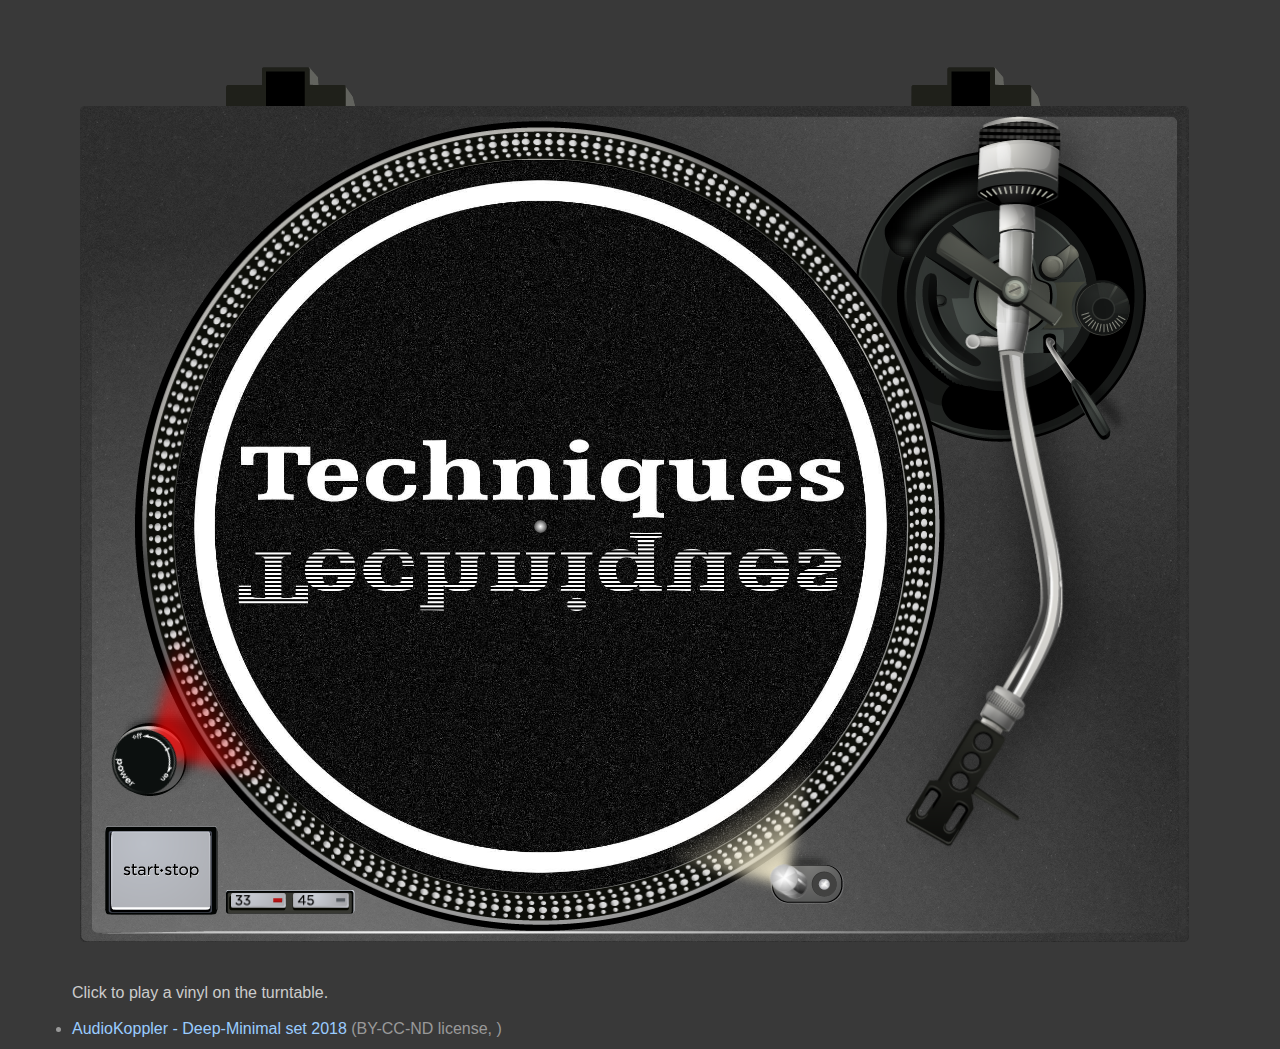
==== mk2_1200.html @ c05fa0f4 "Version 1.0" ====
<!DOCTYPE html>

<head>
  <meta charset="UTF-8" />
  <title>SoundManager 2: Turntable UI</title>
  <script type="text/javascript" src="soundmanager2.js"></script>
  <script src="turntable.js"></script>
  <script src="turntable-app.js"></script>
  <link rel="stylesheet" href="turntable.css" />
</head>

<body>

  <style>
    /* a bit of demo CSS - you don't need this. */

    body {
      font-family: helvetica, arial, verdana, sans-serif;
      font-size: 1rem;
      font-weight: lighter;
      color: #fff;
      background: #393939;
      -moz-osx-font-smoothing: grayscale;
      -webkit-font-smoothing: antialiased;
      /* general font niceness? */
      font-smoothing: antialiased;
      text-rendering: optimizeLegibility;
      color: #ccc;
    }

    h1,
    h2 {
      font-family: "Helvetica Neue", helvetica, arial, verdana, sans-serif;
      font-weight: 100;
    }

    /* skin the turntable body? see turntable.css for more. */
    .turntable .frame {
      background-color: #333;
      background-image: url("image/textures/textured_paper.png");
      /* scale for retina, etc. */
      background-size: 250px 250px;
      /* classic champagne-ish color? */
      /* background: #abacac; */
    }

    div.about {
      position: relative;
      z-index: 2;
      margin: 0px 0px -4% 5%;
      color: #fff;
    }

    div.about h1 {
      font-size: 3.275em;
      margin: 0px 0px 0.1em 0px;
    }

    div.about h2 {
      font-size: 2.5em;
      margin: 0.75em 0px 0.2em 0px;
    }

    div.about a {
      text-decoration: none;
      color: #fff;
    }

    div.about p {
      line-height: 1.5em;
      margin: 0px 0px 0.25em 0px;
    }

    div.about p:last-of-type {
      margin-bottom: 2em;
    }

    ul,
    .indent {
      padding-left: 4em;
    }

    ul {
      clear: both;
      margin-top: 0px;
      padding-top: 0px;
      margin-bottom: 0px;
      color: #999;
    }

    ul li {
      line-height: 1.4em;
    }

    ul li a {
      position: relative;
      padding: 0px 3px;
      margin: 0px -3px;
      text-decoration: none;
      display: inline-block;
      border-radius: 3px;
    }

    b {
      font-weight: 500;
    }

    code {
      font-family: "lucida console", "courier new", monaco, monospace;
      font-size: 1em;
      color: #99ff99;
    }

    div.about p a,
    ul li a {
      color: #99ccff;
    }

    div.about p a:hover,
    ul li a:hover {
      background-color: #000;
      color: #fff;
      outline: 1px solid rgba(255, 255, 255, 0.1);
    }
  </style>

  <div style="position:relative">

    <!-- start turntable: centered and scales up to a predetermined max-width (based on image size) -->

    <div style="position:relative;text-align:center">

      <!-- note: inline-block is just for centering -->

      <div id="turntable-large" class="turntable has-slipmat" style="display:inline-block">

        <div class="frame"></div>

        <div class="table-bg"></div>

        <!-- image that sets the base dimensions-->
        <img src="image/tt_case_and_lighting.png" alt="" class="stub" />

        <div class="bd">

          <div class="platter"></div>

          <div class="slipmat-holder">
            <div class="slipmat"></div>
          </div>

          <div class="record-holder">
            <div class="record"></div>
            <div class="record-grooves"></div>
            <div class="label"></div>
          </div>

          <div class="spindle"></div>
          <div class="power-light"></div>
          <a href="#" class="power-dial" data-method="powerToggle"></a>
          <a href="#" class="button start-stop" data-method="toggle"></a>
          <a href="#" class="button speed-33 on"></a>
          <a href="#" class="button speed-45"></a>
          <div class="light light-on"></div>
          <a href="#" class="button light"></a>
          <div class="tonearm-holder">
            <div class="tonearm"></div>
          </div>
        </div>

      </div>

    </div>

    <div>

      <!-- end turntable -->

      <p class="indent" style="margin-top:-3%">Click to play a vinyl on the turntable.</p>

      <ul>
        <li><a href="deep_minimal-tracktest_preview.mp3" data-turntable="turntable-large"
            data-artwork="image/vinyl.jpg"><b>AudioKoppler</b> - Deep-Minimal set 2018</a> (<span
            title="Published under a Creative Commons BY AudioKoppler">BY-CC-ND license</span>, <a href="#"></a>)</li>
      </ul>
---- turntable.css ----
/**
 * SoundManager 2: "Turntable UI" - CSS
 * Copyright (c) 2015, Scott Schiller. All rights reserved.
 * http://www.schillmania.com/projects/soundmanager2/
 * Code provided under BSD license.
 * http://schillmania.com/projects/soundmanager2/license.txt
 */

.turntable {
 position: relative;
}

.turntable,
.turntable img.stub {
 width: 100%;
 max-width: 1256px;
 /* optional: max-width: 628px; if you want nice retina-scale graphics at full-width. */
}

.turntable .table-bg {
 position: absolute;
 top: 0px;
 left: 0px;
 width: 100%;
 height: 100%;
 background: transparent url("image/tt_table.png") no-repeat 0px 0px;
 background-size: contain;
}

.turntable .frame,
.turntable .bd {
 position: absolute;
 top: 9.7%;
 left: 5.4936%;
 height: 82.25%;
 width: 88.15%;
 padding: 0.054936% 0px 0px 0.099%;
 border-radius: 5px;
 -webkit-background-clip: padding-box;
 background-clip: padding-box;
 overflow: hidden;
}

.turntable .frame {
 /* If you want to skin the turntable body with a texture etc., apply a background image and/or color here. */
 /*
 background: #cdcfc7;
 background: #a4a4a4;
 background: #262626;
 */
 background: #262626;
 /* rounding hacks */
 padding: 1px;
 margin-left: -1px;
}

.turntable .platter {
 position: absolute;
 top: 0.33%;
 left: 5.025%;
 width: 72.75%;
 height: 100%;
 background: transparent url("image/platter.png") no-repeat 50% 50%;
 background-size: contain;
 border-radius: 100%;
 overflow: hidden;
 }

.turntable .slipmat,
.turntable .record,
.turntable .record-grooves {
 position: absolute;
 top: 6.3%;
 left: 8.35%;
 width: 66.2%;
 height: 87.994%;
 border-radius: 100%;
 overflow: hidden;
}

.turntable .label {
 position: absolute;
 top: 37.25%;
 left: 31.45%;
 width: 20%;
 height: 26.5%;
 background: #fff;
 border-radius: 100%;
}

.turntable.has-artwork.hide-label-with-artwork .label {
 display: none;
}

.turntable .slipmat {
 background: transparent url("image/slipmat.jpg") no-repeat 50% 50%;
 background-size: contain;
}

.turntable.power-on.motor-on .platter,
.turntable.power-on.motor-on .spindle,
.turntable.power-on.motor-on .record-grooves,
.turntable.power-on.motor-on.has-artwork .record,
.turntable.power-on.motor-on .slipmat {
 -webkit-transition-property: -webkit-transform;
 -webkit-transform-origin: 50% 50%;
 transition-property: transform;
 transform-origin: 50% 50%;
 -webkit-animation: spin 2.33s linear infinite;
 animation: spin 2.33s linear infinite;
}

.turntable.power-on.motor-on .slipmat {
 -webkit-animation-duration: 1.75s;
 animation-duration: 1.75s;
}

.turntable .record-holder,
.turntable .slipmat-holder {
 position: absolute;
 top: 0px;
 left: 0px;
 width: 100%;
 height: 100%;
 /* hide by default */
 opacity: 0;
 /* lazy */
 -webkit-transition: all 0.35s;
 transition: all 0.35s;
 transform: scale3d(1.15,1.15,1.15);
 transform-origin: 42% 50%;
}

.turntable.has-record .record-holder,
.turntable.has-slipmat .slipmat-holder {
 opacity: 1;
 transform: scale3d(1,1,1);
 -webkit-filter: none;
 filter: none;
}

.turntable .record {
 background-color: #000;
 /* in the event artwork is applied, try to scale and center by default. */
 /* slightly oversize to fix possible rounding errors. */
 background-size: cover;
 background-position: 50% 50%;
 background-repeat: no-repeat;
}

.turntable .record-grooves {
 background: transparent url(image/record-grooves-1440x1440-white.png) no-repeat 50% 50%;
 background-size: contain;
 opacity: 0.15;
}

.turntable .spindle {
 position: absolute;
 left: 40.78%;
 top: 49.45%;
 width: 1.17%;
 height: 1.55%;
 background-color: rgba(0,0,0,0.65);
 border-radius: 100%;
 border: 1px solid rgba(0,0,0,0.15);
 background-image: -webkit-radial-gradient(center, ellipse cover, rgba(255,255,255,1) 0%,rgba(128,128,128,0) 100%); /* Chrome10+,Safari5.1+ */
 background-image: -ms-radial-gradient(center, ellipse cover, rgba(255,255,255,1) 0%,rgba(128,128,128,0) 100%); /* IE10+ */
 background-image: radial-gradient(ellipse at center, rgba(255,255,255,1) 0%,rgba(128,128,128,0) 100%); /* W3C */
 /* fix border bleed */
 -webkit-background-clip: padding-box;
 background-clip: padding-box;
}

.turntable .tonearm-holder,
.turntable .tonearm {
 -webkit-transform-origin: 54% 27%;
 transform-origin: 54% 27%;
}

.turntable .tonearm-holder {
 position: absolute;
 right: 0px;
 top: 0px;
 margin-top: -4%;
 margin-right: 2.75%;
 width: 28.55%;
 height: 99.75%;
}

.turntable .tonearm {
 position: absolute;
 right: 0px;
 top: 0px;
 width: 100%;
 height: 100%;
 background: transparent url("image/tt_arm.png") no-repeat 0px 0px;
 background-size: contain;
 -webkit-transition: -webkit-transform 0.1s;
 transition: transform 0.1s;
}

.turntable.motor-on.has-record .tonearm-holder {
 -webkit-animation: wobble 1s ease-in-out alternate infinite;
 animation: wobble 1s ease-in-out alternate infinite;
}

.turntable .button:active {
 transform-origin: 50% 50%;
 transform: scale(0.975);
 opacity: 0.9;
}

.turntable .start-stop {
 position: absolute;
 top: 85.85%;
 left: 2%;
 width: 10.58983%;
 height: 10.65%;
 background: transparent url("image/tt_startstop.png") no-repeat 0px 0px;
 background-size: contain;
 margin: 0.175% 0px 0px -0.175%;
 border-radius: 5px;
}

.turntable .power-light {
 position: absolute;
 bottom: 18.5%;
 left: 5.75%;
 width: 15.95%;
 height: 17.9%;
 background: transparent url("image/power-light.png") no-repeat 0px 0px;
 background-size: contain;
 -webkit-transform: rotate(12.5deg);
 transform: rotate(12.5deg);
 -webkit-transform-origin: 50% 50%;
 transform-origin: 50% 50%;
 -webkit-transition: opacity 0.25s;
 transition: opacity 0.25s;
 opacity: 0;
}

.turntable.power-on .power-light {
 opacity: 1;
}

.turntable.power-on.motor-on .power-light {
 -webkit-animation: flicker 0.08s linear infinite;
 animation: flicker 0.08s linear infinite;
}

.turntable .power-dial {
 position: absolute;
 bottom: 17.5%;
 left: 2.75%;
 width: 5.95%;
 height: 7.9%;
 -webkit-transform: rotate(0deg);
 -webkit-transform-origin: 50% 50%;
 -webkit-transition: transform 0.2s ease-out;
 transform: rotate(0deg);
 transform-origin: 50% 50%;
 -webkit-transition: -webkit-transform 0.2s ease-out;
 transition: transform 0.2s ease-out;
 background: transparent url("image/tt_powerdial.png") no-repeat 0px 0px;
 background-size: contain;
}

.turntable.power-on .power-dial {
 -webkit-transform: rotate(22.5deg);
 transform: rotate(22.5deg);
}

.turntable .speed-33 {
 position: absolute;
 bottom: 4%;
 left: 13.4%;
 width: 5.12%;
 height: 1.85%;
 background: transparent url("image/tt_33.png") no-repeat 0px 0px;
 background-size: contain;
}

.turntable.power-on .speed-33.on {
 background-image: url("image/tt_33_on.png");
}

.turntable .speed-45 {
 position: absolute;
 bottom: 4%;
 left: 19.05%;
 width: 5.12%;
 height: 1.85%;
 background: transparent url("image/tt_45.png") no-repeat 0px 0px;
 background-size: contain;
}

.turntable.power-on .speed-45.on {
 background-image: url("image/tt_45_on.png");
}

.turntable .light {
 position: absolute;
 bottom: 2%;
 left: 48.25%;
 width: 21.7%;
 height: 24.9%;
 background: transparent url("image/tt_lightoff.png") no-repeat 0px 0px;
 background-size: contain;
}

.turntable .light-on {
 position: absolute;
 bottom: 3.15%;
 left: 52.25%;
 width: 18.7%;
 height: 19.9%;
 background: transparent url("image/tt_lighton.png") no-repeat 0px 0px;
 background-size: contain;
 transform: rotate(12deg);
 opacity: 0;
 -webkit-transition: opacity 0.2s;
 transition: opacity 0.2s;
}

.turntable.power-on .light-on {
 opacity: 1;
}

@-webkit-keyframes flicker {
 from { opacity: 0.85; }
 to { opacity: 1; }
}

@keyframes flicker {
 from { opacity: 0.85; }
 to { opacity: 1; }
}

@-webkit-keyframes spin {
 from { -webkit-transform: rotate(180deg); }
 to { -webkit-transform: rotate(540deg); }
}

@keyframes spin {
 from { transform: rotate(180deg); }
 to { transform: rotate(540deg); }
}

@-webkit-keyframes wobble {
 from { -webkit-transform: rotate(0deg); }
 to { -webkit-transform: rotate(0.33deg); }
}

@keyframes wobble {
 from { transform: rotate(0deg); }
 to { transform: rotate(0.33deg); }
}
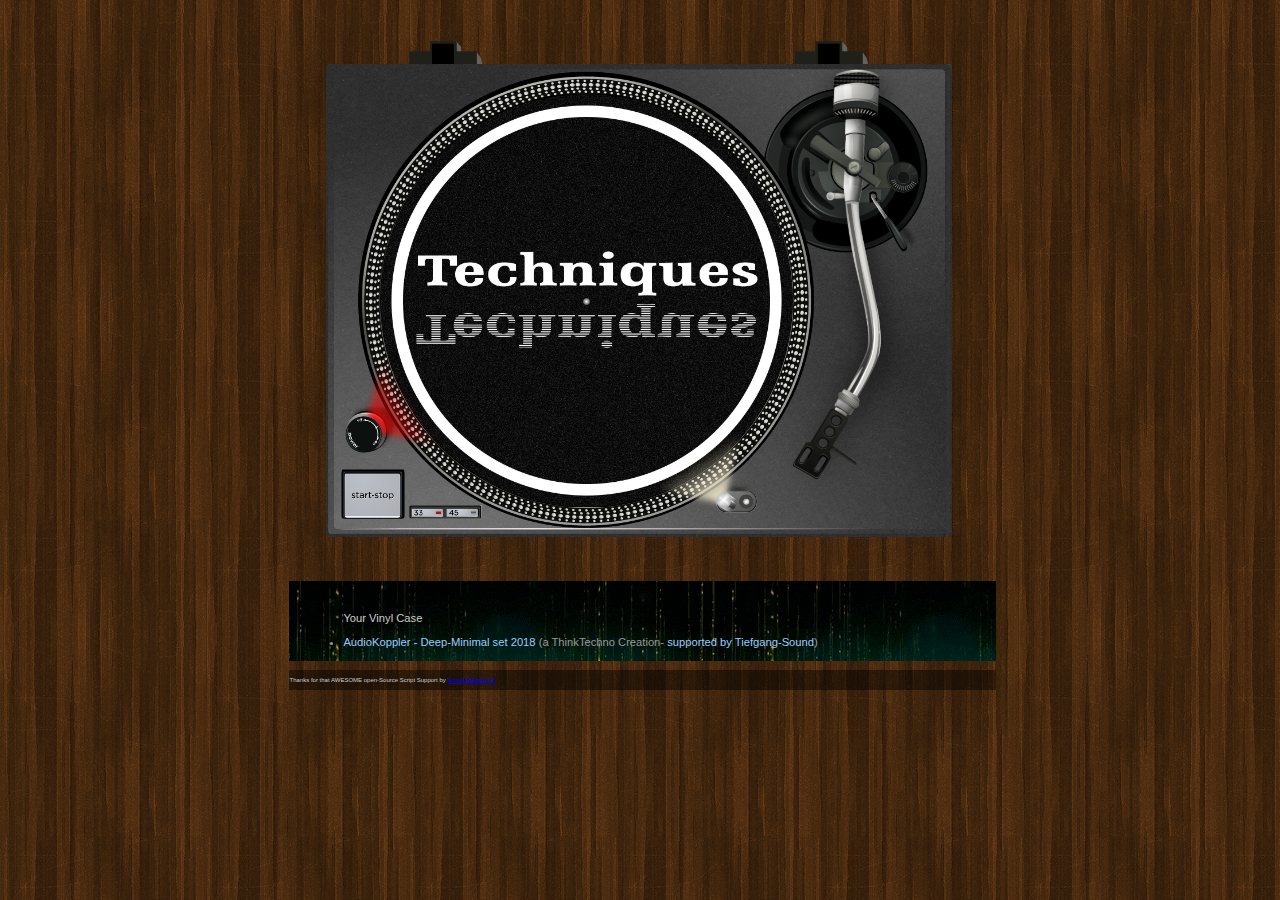
==== commit f9f33f81: "Arrangement and textures updated [V1.1]" ====
--- a/mk2_1200.html
+++ b/mk2_1200.html
@@ -2,7 +2,7 @@
 
 <head>
   <meta charset="UTF-8" />
-  <title>SoundManager 2: Turntable UI</title>
+  <title>AudioKoppler MK2 Vinyl-Player</title>
   <script type="text/javascript" src="soundmanager2.js"></script>
   <script src="turntable.js"></script>
   <script src="turntable-app.js"></script>
@@ -19,11 +19,11 @@
       font-size: 1rem;
       font-weight: lighter;
       color: #fff;
-      background: #393939;
+      background: url("image/textures/wood_pattern_dark_color.png");
       -moz-osx-font-smoothing: grayscale;
       -webkit-font-smoothing: antialiased;
       /* general font niceness? */
-      font-smoothing: antialiased;
+      /*       font-smoothing: antialiased; */
       text-rendering: optimizeLegibility;
       color: #ccc;
     }
@@ -123,63 +123,79 @@
       outline: 1px solid rgba(255, 255, 255, 0.1);
     }
   </style>
-
-  <div style="position:relative">
-
-    <!-- start turntable: centered and scales up to a predetermined max-width (based on image size) -->
-
-    <div style="position:relative;text-align:center">
-
-      <!-- note: inline-block is just for centering -->
-
-      <div id="turntable-large" class="turntable has-slipmat" style="display:inline-block">
-
-        <div class="frame"></div>
-
-        <div class="table-bg"></div>
-
-        <!-- image that sets the base dimensions-->
-        <img src="image/tt_case_and_lighting.png" alt="" class="stub" />
-
-        <div class="bd">
-
-          <div class="platter"></div>
-
-          <div class="slipmat-holder">
-            <div class="slipmat"></div>
+  <div class="mkTable">
+    <div class="mkDiv">
+
+      <div style="position:relative">
+
+        <!-- start turntable: centered and scales up to a predetermined max-width (based on image size) -->
+
+        <div style="position:relative;text-align:center">
+
+          <!-- note: inline-block is just for centering -->
+
+          <div id="turntable-large" class="turntable has-slipmat" style="display:inline-block">
+
+            <div class="frame"></div>
+
+            <div class="table-bg"></div>
+
+            <!-- image that sets the base dimensions-->
+            <img src="image/tt_case_and_lighting.png" alt="" class="stub" />
+
+            <div class="bd">
+
+              <div class="platter"></div>
+
+              <div class="slipmat-holder">
+                <div class="slipmat"></div>
+              </div>
+
+              <div class="record-holder">
+                <div class="record"></div>
+                <div class="record-grooves"></div>
+                <div class="label"></div>
+              </div>
+
+              <div class="spindle"></div>
+              <div class="power-light"></div>
+              <a href="#" class="power-dial" data-method="powerToggle"></a>
+              <a href="#" class="button start-stop" data-method="toggle"></a>
+              <a href="#" class="button speed-33 on"></a>
+              <a href="#" class="button speed-45"></a>
+              <div class="light light-on"></div>
+              <a href="#" class="button light"></a>
+              <div class="tonearm-holder">
+                <div class="tonearm"></div>
+              </div>
+            </div>
+
           </div>
 
-          <div class="record-holder">
-            <div class="record"></div>
-            <div class="record-grooves"></div>
-            <div class="label"></div>
-          </div>
-
-          <div class="spindle"></div>
-          <div class="power-light"></div>
-          <a href="#" class="power-dial" data-method="powerToggle"></a>
-          <a href="#" class="button start-stop" data-method="toggle"></a>
-          <a href="#" class="button speed-33 on"></a>
-          <a href="#" class="button speed-45"></a>
-          <div class="light light-on"></div>
-          <a href="#" class="button light"></a>
-          <div class="tonearm-holder">
-            <div class="tonearm"></div>
-          </div>
         </div>
 
+        <div>
+
+          <!-- end turntable -->
+
+
+        </div> <!-- End mkDiv -->
+        <div class="mkCase">
+
+
+          <p class="indent" style="margin-top:3%">Your Vinyl Case</p>
+
+          <ul>
+            <li><a href="deep_minimal-tracktest_preview.mp3" data-turntable="turntable-large"
+                data-artwork="image/vinyl.jpg"><b>AudioKoppler</b> - Deep-Minimal set 2018</a> (<span
+                title="Published under a Creative Commons BY AudioKoppler">a ThinkTechno Creation</span>- <a
+                href="#">supported by Tiefgang-Sound</a>)
+            </li>
+          </ul>
+        </div>
+
       </div>
-
-    </div>
-
-    <div>
-
-      <!-- end turntable -->
-
-      <p class="indent" style="margin-top:-3%">Click to play a vinyl on the turntable.</p>
-
-      <ul>
-        <li><a href="deep_minimal-tracktest_preview.mp3" data-turntable="turntable-large"
-            data-artwork="image/vinyl.jpg"><b>AudioKoppler</b> - Deep-Minimal set 2018</a> (<span
-            title="Published under a Creative Commons BY AudioKoppler">BY-CC-ND license</span>, <a href="#"></a>)</li>
-      </ul>+      <footer>
+        <p>Thanks for that AWESOME open-Source Script Support by <a href="http://">Sound Manager 2</a></p>
+      </footer>
+</body>--- a/turntable.css
+++ b/turntable.css
@@ -7,94 +7,94 @@
  */
 
 .turntable {
- position: relative;
+    position: relative;
 }
 
 .turntable,
 .turntable img.stub {
- width: 100%;
- max-width: 1256px;
- /* optional: max-width: 628px; if you want nice retina-scale graphics at full-width. */
+    width: 100%;
+    max-width: 1256px;
+    /* optional: max-width: 628px; if you want nice retina-scale graphics at full-width. */
 }
 
 .turntable .table-bg {
- position: absolute;
- top: 0px;
- left: 0px;
- width: 100%;
- height: 100%;
- background: transparent url("image/tt_table.png") no-repeat 0px 0px;
- background-size: contain;
+    position: absolute;
+    top: 0px;
+    left: 0px;
+    width: 100%;
+    height: 100%;
+    background: transparent url("image/tt_table.png") no-repeat 0px 0px;
+    background-size: contain;
 }
 
 .turntable .frame,
 .turntable .bd {
- position: absolute;
- top: 9.7%;
- left: 5.4936%;
- height: 82.25%;
- width: 88.15%;
- padding: 0.054936% 0px 0px 0.099%;
- border-radius: 5px;
- -webkit-background-clip: padding-box;
- background-clip: padding-box;
- overflow: hidden;
+    position: absolute;
+    top: 9.7%;
+    left: 5.4936%;
+    height: 82.25%;
+    width: 88.15%;
+    padding: 0.054936% 0px 0px 0.099%;
+    border-radius: 5px;
+    -webkit-background-clip: padding-box;
+    background-clip: padding-box;
+    overflow: hidden;
 }
 
 .turntable .frame {
- /* If you want to skin the turntable body with a texture etc., apply a background image and/or color here. */
- /*
+    /* If you want to skin the turntable body with a texture etc., apply a background image and/or color here. */
+    /*
  background: #cdcfc7;
  background: #a4a4a4;
  background: #262626;
  */
- background: #262626;
- /* rounding hacks */
- padding: 1px;
- margin-left: -1px;
+    background: #262626;
+    /* rounding hacks */
+    padding: 1px;
+    margin-left: -1px;
 }
 
 .turntable .platter {
- position: absolute;
- top: 0.33%;
- left: 5.025%;
- width: 72.75%;
- height: 100%;
- background: transparent url("image/platter.png") no-repeat 50% 50%;
- background-size: contain;
- border-radius: 100%;
- overflow: hidden;
- }
+    position: absolute;
+    top: 0.33%;
+    left: 5.025%;
+    width: 72.75%;
+    height: 100%;
+    background: transparent url("image/platter.png") no-repeat 50% 50%;
+    background-size: contain;
+    border-radius: 100%;
+    overflow: hidden;
+}
 
 .turntable .slipmat,
 .turntable .record,
 .turntable .record-grooves {
- position: absolute;
- top: 6.3%;
- left: 8.35%;
- width: 66.2%;
- height: 87.994%;
- border-radius: 100%;
- overflow: hidden;
+    position: absolute;
+    top: 6.3%;
+    left: 8.35%;
+    width: 66.2%;
+    height: 87.994%;
+    border-radius: 100%;
+    overflow: hidden;
 }
 
 .turntable .label {
- position: absolute;
- top: 37.25%;
- left: 31.45%;
- width: 20%;
- height: 26.5%;
- background: #fff;
- border-radius: 100%;
+    position: absolute;
+    top: 37.25%;
+    left: 31.45%;
+    width: 20%;
+    height: 26.5%;
+    background: #fff;
+    border-radius: 100%;
 }
 
 .turntable.has-artwork.hide-label-with-artwork .label {
- display: none;
+    display: none;
 }
 
 .turntable .slipmat {
- background: transparent url("image/slipmat.jpg") no-repeat 50% 50%;
- background-size: contain;
+    background: transparent url("image/slipmat.jpg") no-repeat 50% 50%;
+    background-size: contain;
 }
 
 .turntable.power-on.motor-on .platter,
@@ -102,256 +102,320 @@
 .turntable.power-on.motor-on .record-grooves,
 .turntable.power-on.motor-on.has-artwork .record,
 .turntable.power-on.motor-on .slipmat {
- -webkit-transition-property: -webkit-transform;
- -webkit-transform-origin: 50% 50%;
- transition-property: transform;
- transform-origin: 50% 50%;
- -webkit-animation: spin 2.33s linear infinite;
- animation: spin 2.33s linear infinite;
+    -webkit-transition-property: -webkit-transform;
+    -webkit-transform-origin: 50% 50%;
+    transition-property: transform;
+    transform-origin: 50% 50%;
+    -webkit-animation: spin 2.33s linear infinite;
+    animation: spin 2.33s linear infinite;
 }
 
 .turntable.power-on.motor-on .slipmat {
- -webkit-animation-duration: 1.75s;
- animation-duration: 1.75s;
+    -webkit-animation-duration: 1.75s;
+    animation-duration: 1.75s;
 }
 
 .turntable .record-holder,
 .turntable .slipmat-holder {
- position: absolute;
- top: 0px;
- left: 0px;
- width: 100%;
- height: 100%;
- /* hide by default */
- opacity: 0;
- /* lazy */
- -webkit-transition: all 0.35s;
- transition: all 0.35s;
- transform: scale3d(1.15,1.15,1.15);
- transform-origin: 42% 50%;
+    position: absolute;
+    top: 0px;
+    left: 0px;
+    width: 100%;
+    height: 100%;
+    /* hide by default */
+    opacity: 0;
+    /* lazy */
+    -webkit-transition: all 0.35s;
+    transition: all 0.35s;
+    transform: scale3d(1.15, 1.15, 1.15);
+    transform-origin: 42% 50%;
 }
 
 .turntable.has-record .record-holder,
 .turntable.has-slipmat .slipmat-holder {
- opacity: 1;
- transform: scale3d(1,1,1);
- -webkit-filter: none;
- filter: none;
+    opacity: 1;
+    transform: scale3d(1, 1, 1);
+    -webkit-filter: none;
+    filter: none;
 }
 
 .turntable .record {
- background-color: #000;
- /* in the event artwork is applied, try to scale and center by default. */
- /* slightly oversize to fix possible rounding errors. */
- background-size: cover;
- background-position: 50% 50%;
- background-repeat: no-repeat;
+    background-color: #000;
+    /* in the event artwork is applied, try to scale and center by default. */
+    /* slightly oversize to fix possible rounding errors. */
+    background-size: cover;
+    background-position: 50% 50%;
+    background-repeat: no-repeat;
 }
 
 .turntable .record-grooves {
- background: transparent url(image/record-grooves-1440x1440-white.png) no-repeat 50% 50%;
- background-size: contain;
- opacity: 0.15;
+    background: transparent url(image/record-grooves-1440x1440-white.png) no-repeat 50% 50%;
+    background-size: contain;
+    opacity: 0.15;
 }
 
 .turntable .spindle {
- position: absolute;
- left: 40.78%;
- top: 49.45%;
- width: 1.17%;
- height: 1.55%;
- background-color: rgba(0,0,0,0.65);
- border-radius: 100%;
- border: 1px solid rgba(0,0,0,0.15);
- background-image: -webkit-radial-gradient(center, ellipse cover, rgba(255,255,255,1) 0%,rgba(128,128,128,0) 100%); /* Chrome10+,Safari5.1+ */
- background-image: -ms-radial-gradient(center, ellipse cover, rgba(255,255,255,1) 0%,rgba(128,128,128,0) 100%); /* IE10+ */
- background-image: radial-gradient(ellipse at center, rgba(255,255,255,1) 0%,rgba(128,128,128,0) 100%); /* W3C */
- /* fix border bleed */
- -webkit-background-clip: padding-box;
- background-clip: padding-box;
+    position: absolute;
+    left: 40.78%;
+    top: 49.45%;
+    width: 1.17%;
+    height: 1.55%;
+    background-color: rgba(0, 0, 0, 0.65);
+    border-radius: 100%;
+    border: 1px solid rgba(0, 0, 0, 0.15);
+    background-image: -webkit-radial-gradient(center, ellipse cover, rgba(255, 255, 255, 1) 0%, rgba(128, 128, 128, 0) 100%);
+    /* Chrome10+,Safari5.1+ */
+    background-image: -ms-radial-gradient(center, ellipse cover, rgba(255, 255, 255, 1) 0%, rgba(128, 128, 128, 0) 100%);
+    /* IE10+ */
+    background-image: radial-gradient(ellipse at center, rgba(255, 255, 255, 1) 0%, rgba(128, 128, 128, 0) 100%);
+    /* W3C */
+    /* fix border bleed */
+    -webkit-background-clip: padding-box;
+    background-clip: padding-box;
 }
 
 .turntable .tonearm-holder,
 .turntable .tonearm {
- -webkit-transform-origin: 54% 27%;
- transform-origin: 54% 27%;
+    -webkit-transform-origin: 54% 27%;
+    transform-origin: 54% 27%;
 }
 
 .turntable .tonearm-holder {
- position: absolute;
- right: 0px;
- top: 0px;
- margin-top: -4%;
- margin-right: 2.75%;
- width: 28.55%;
- height: 99.75%;
+    position: absolute;
+    right: 0px;
+    top: 0px;
+    margin-top: -4%;
+    margin-right: 2.75%;
+    width: 28.55%;
+    height: 99.75%;
 }
 
 .turntable .tonearm {
- position: absolute;
- right: 0px;
- top: 0px;
- width: 100%;
- height: 100%;
- background: transparent url("image/tt_arm.png") no-repeat 0px 0px;
- background-size: contain;
- -webkit-transition: -webkit-transform 0.1s;
- transition: transform 0.1s;
+    position: absolute;
+    right: 0px;
+    top: 0px;
+    width: 100%;
+    height: 100%;
+    background: transparent url("image/tt_arm.png") no-repeat 0px 0px;
+    background-size: contain;
+    -webkit-transition: -webkit-transform 0.1s;
+    transition: transform 0.1s;
 }
 
 .turntable.motor-on.has-record .tonearm-holder {
- -webkit-animation: wobble 1s ease-in-out alternate infinite;
- animation: wobble 1s ease-in-out alternate infinite;
+    -webkit-animation: wobble 1s ease-in-out alternate infinite;
+    animation: wobble 1s ease-in-out alternate infinite;
 }
 
 .turntable .button:active {
- transform-origin: 50% 50%;
- transform: scale(0.975);
- opacity: 0.9;
+    transform-origin: 50% 50%;
+    transform: scale(0.975);
+    opacity: 0.9;
 }
 
 .turntable .start-stop {
- position: absolute;
- top: 85.85%;
- left: 2%;
- width: 10.58983%;
- height: 10.65%;
- background: transparent url("image/tt_startstop.png") no-repeat 0px 0px;
- background-size: contain;
- margin: 0.175% 0px 0px -0.175%;
- border-radius: 5px;
+    position: absolute;
+    top: 85.85%;
+    left: 2%;
+    width: 10.58983%;
+    height: 10.65%;
+    background: transparent url("image/tt_startstop.png") no-repeat 0px 0px;
+    background-size: contain;
+    margin: 0.175% 0px 0px -0.175%;
+    border-radius: 5px;
 }
 
 .turntable .power-light {
- position: absolute;
- bottom: 18.5%;
- left: 5.75%;
- width: 15.95%;
- height: 17.9%;
- background: transparent url("image/power-light.png") no-repeat 0px 0px;
- background-size: contain;
- -webkit-transform: rotate(12.5deg);
- transform: rotate(12.5deg);
- -webkit-transform-origin: 50% 50%;
- transform-origin: 50% 50%;
- -webkit-transition: opacity 0.25s;
- transition: opacity 0.25s;
- opacity: 0;
+    position: absolute;
+    bottom: 18.5%;
+    left: 5.75%;
+    width: 15.95%;
+    height: 17.9%;
+    background: transparent url("image/power-light.png") no-repeat 0px 0px;
+    background-size: contain;
+    -webkit-transform: rotate(12.5deg);
+    transform: rotate(12.5deg);
+    -webkit-transform-origin: 50% 50%;
+    transform-origin: 50% 50%;
+    -webkit-transition: opacity 0.25s;
+    transition: opacity 0.25s;
+    opacity: 0;
 }
 
 .turntable.power-on .power-light {
- opacity: 1;
+    opacity: 1;
 }
 
 .turntable.power-on.motor-on .power-light {
- -webkit-animation: flicker 0.08s linear infinite;
- animation: flicker 0.08s linear infinite;
+    -webkit-animation: flicker 0.08s linear infinite;
+    animation: flicker 0.08s linear infinite;
 }
 
 .turntable .power-dial {
- position: absolute;
- bottom: 17.5%;
- left: 2.75%;
- width: 5.95%;
- height: 7.9%;
- -webkit-transform: rotate(0deg);
- -webkit-transform-origin: 50% 50%;
- -webkit-transition: transform 0.2s ease-out;
- transform: rotate(0deg);
- transform-origin: 50% 50%;
- -webkit-transition: -webkit-transform 0.2s ease-out;
- transition: transform 0.2s ease-out;
- background: transparent url("image/tt_powerdial.png") no-repeat 0px 0px;
- background-size: contain;
+    position: absolute;
+    bottom: 17.5%;
+    left: 2.75%;
+    width: 5.95%;
+    height: 7.9%;
+    -webkit-transform: rotate(0deg);
+    -webkit-transform-origin: 50% 50%;
+    -webkit-transition: transform 0.2s ease-out;
+    transform: rotate(0deg);
+    transform-origin: 50% 50%;
+    -webkit-transition: -webkit-transform 0.2s ease-out;
+    transition: transform 0.2s ease-out;
+    background: transparent url("image/tt_powerdial.png") no-repeat 0px 0px;
+    background-size: contain;
 }
 
 .turntable.power-on .power-dial {
- -webkit-transform: rotate(22.5deg);
- transform: rotate(22.5deg);
+    -webkit-transform: rotate(22.5deg);
+    transform: rotate(22.5deg);
 }
 
 .turntable .speed-33 {
- position: absolute;
- bottom: 4%;
- left: 13.4%;
- width: 5.12%;
- height: 1.85%;
- background: transparent url("image/tt_33.png") no-repeat 0px 0px;
- background-size: contain;
+    position: absolute;
+    bottom: 4%;
+    left: 13.4%;
+    width: 5.12%;
+    height: 1.85%;
+    background: transparent url("image/tt_33.png") no-repeat 0px 0px;
+    background-size: contain;
 }
 
 .turntable.power-on .speed-33.on {
- background-image: url("image/tt_33_on.png");
+    background-image: url("image/tt_33_on.png");
 }
 
 .turntable .speed-45 {
- position: absolute;
- bottom: 4%;
- left: 19.05%;
- width: 5.12%;
- height: 1.85%;
- background: transparent url("image/tt_45.png") no-repeat 0px 0px;
- background-size: contain;
+    position: absolute;
+    bottom: 4%;
+    left: 19.05%;
+    width: 5.12%;
+    height: 1.85%;
+    background: transparent url("image/tt_45.png") no-repeat 0px 0px;
+    background-size: contain;
 }
 
 .turntable.power-on .speed-45.on {
- background-image: url("image/tt_45_on.png");
+    background-image: url("image/tt_45_on.png");
 }
 
 .turntable .light {
- position: absolute;
- bottom: 2%;
- left: 48.25%;
- width: 21.7%;
- height: 24.9%;
- background: transparent url("image/tt_lightoff.png") no-repeat 0px 0px;
- background-size: contain;
+    position: absolute;
+    bottom: 2%;
+    left: 48.25%;
+    width: 21.7%;
+    height: 24.9%;
+    background: transparent url("image/tt_lightoff.png") no-repeat 0px 0px;
+    background-size: contain;
 }
 
 .turntable .light-on {
- position: absolute;
- bottom: 3.15%;
- left: 52.25%;
- width: 18.7%;
- height: 19.9%;
- background: transparent url("image/tt_lighton.png") no-repeat 0px 0px;
- background-size: contain;
- transform: rotate(12deg);
- opacity: 0;
- -webkit-transition: opacity 0.2s;
- transition: opacity 0.2s;
+    position: absolute;
+    bottom: 3.15%;
+    left: 52.25%;
+    width: 18.7%;
+    height: 19.9%;
+    background: transparent url("image/tt_lighton.png") no-repeat 0px 0px;
+    background-size: contain;
+    transform: rotate(12deg);
+    opacity: 0;
+    -webkit-transition: opacity 0.2s;
+    transition: opacity 0.2s;
 }
 
 .turntable.power-on .light-on {
- opacity: 1;
+    opacity: 1;
 }
 
 @-webkit-keyframes flicker {
- from { opacity: 0.85; }
- to { opacity: 1; }
+    from {
+        opacity: 0.85;
+    }
+
+    to {
+        opacity: 1;
+    }
 }
 
 @keyframes flicker {
- from { opacity: 0.85; }
- to { opacity: 1; }
+    from {
+        opacity: 0.85;
+    }
+
+    to {
+        opacity: 1;
+    }
 }
 
 @-webkit-keyframes spin {
- from { -webkit-transform: rotate(180deg); }
- to { -webkit-transform: rotate(540deg); }
+    from {
+        -webkit-transform: rotate(180deg);
+    }
+
+    to {
+        -webkit-transform: rotate(540deg);
+    }
 }
 
 @keyframes spin {
- from { transform: rotate(180deg); }
- to { transform: rotate(540deg); }
+    from {
+        transform: rotate(180deg);
+    }
+
+    to {
+        transform: rotate(540deg);
+    }
 }
 
 @-webkit-keyframes wobble {
- from { -webkit-transform: rotate(0deg); }
- to { -webkit-transform: rotate(0.33deg); }
+    from {
+        -webkit-transform: rotate(0deg);
+    }
+
+    to {
+        -webkit-transform: rotate(0.33deg);
+    }
 }
 
 @keyframes wobble {
- from { transform: rotate(0deg); }
- to { transform: rotate(0.33deg); }
+    from {
+        transform: rotate(0deg);
+    }
+
+    to {
+        transform: rotate(0.33deg);
+    }
+}
+
+/* MY CODE */
+.mkDiv {
+    width: 70%;
+    height: auto;
+    padding-left: 5px;
+}
+
+.mkTable {
+    /*     background: url("image/textures/wood_pattern_dark_color.png"); */
+    width: 80%;
+    height: max-content;
+    margin-right: auto;
+    margin-left: auto;
+    display: flex;
+    justify-content: center;
+
+}
+
+.mkCase {
+    background: url("image/matrix4k.gif");
+    padding: 10px;
+    font-size: 0.7rem;
+}
+
+footer {
+    background-color: rgba(0, 0, 0, 0.432);
+    padding: 1px;
+    font-size: 6px;
+    margin-top: 1vh;
 }